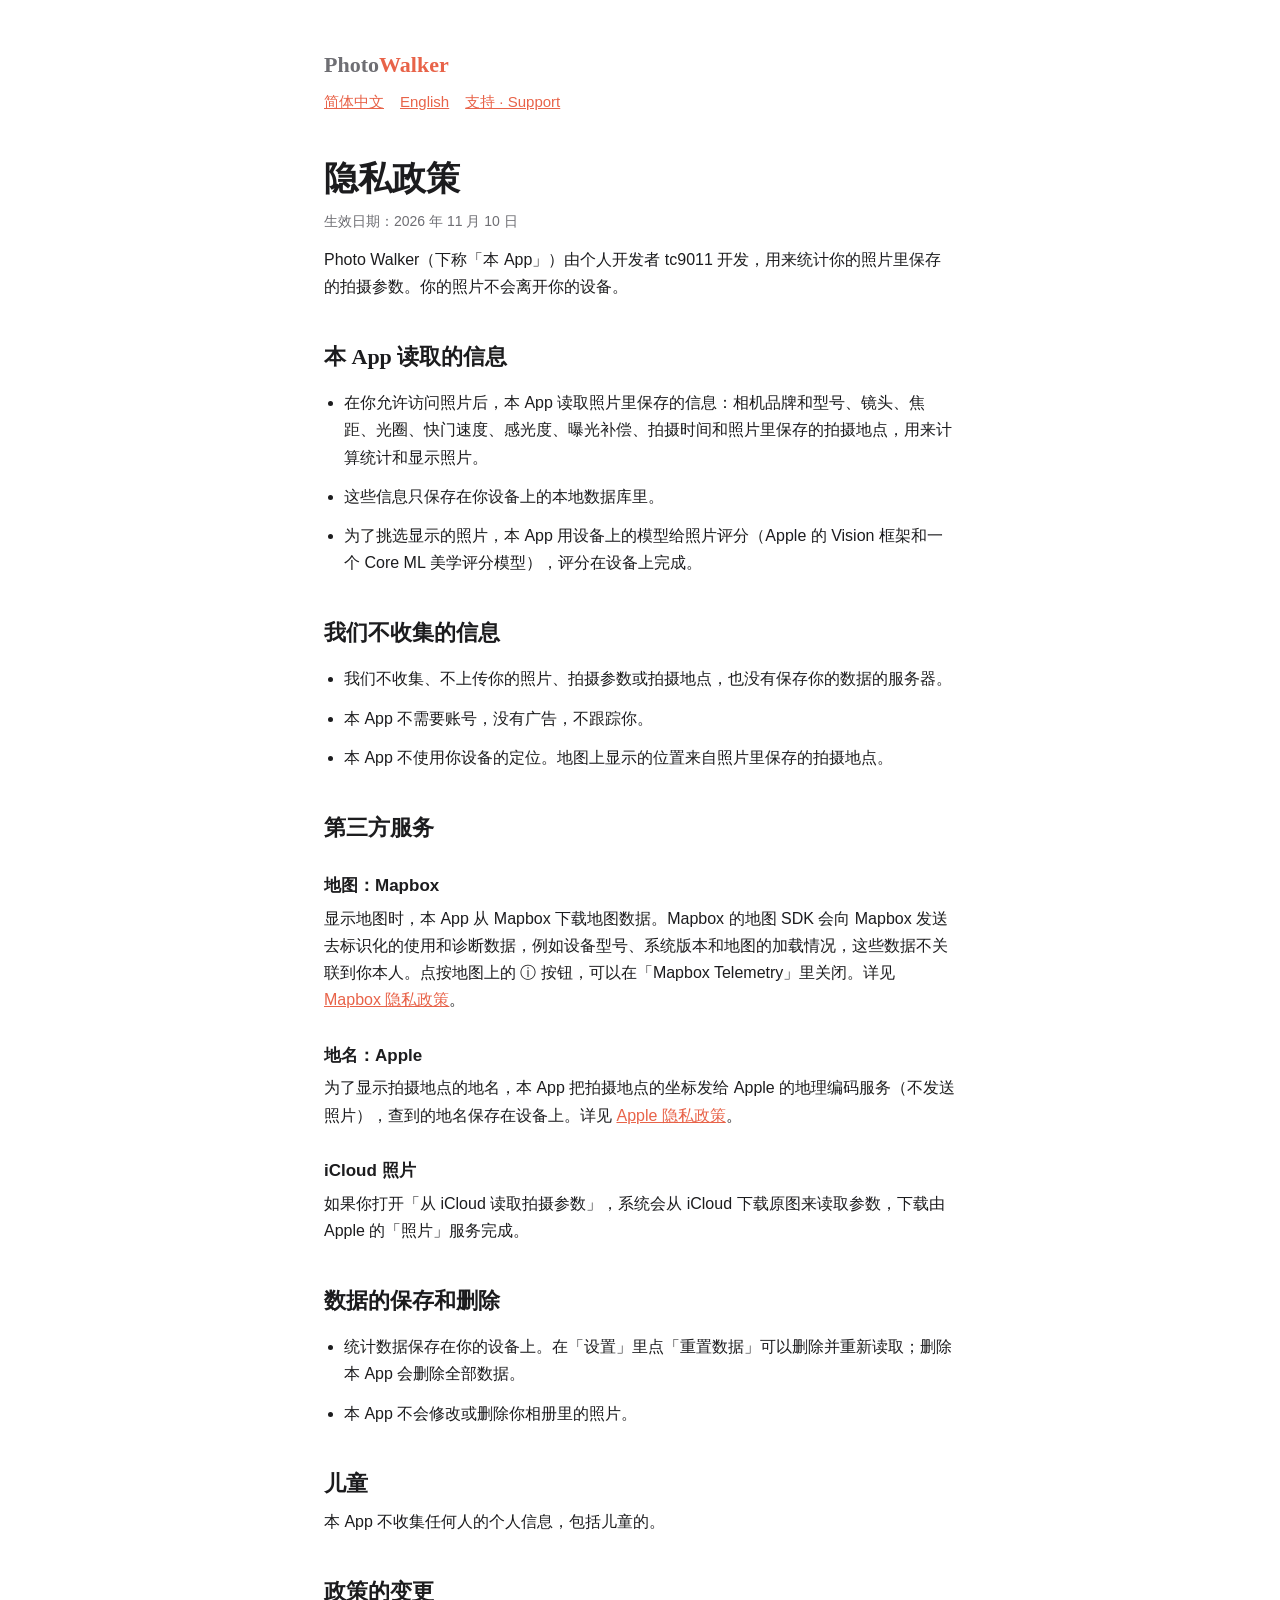
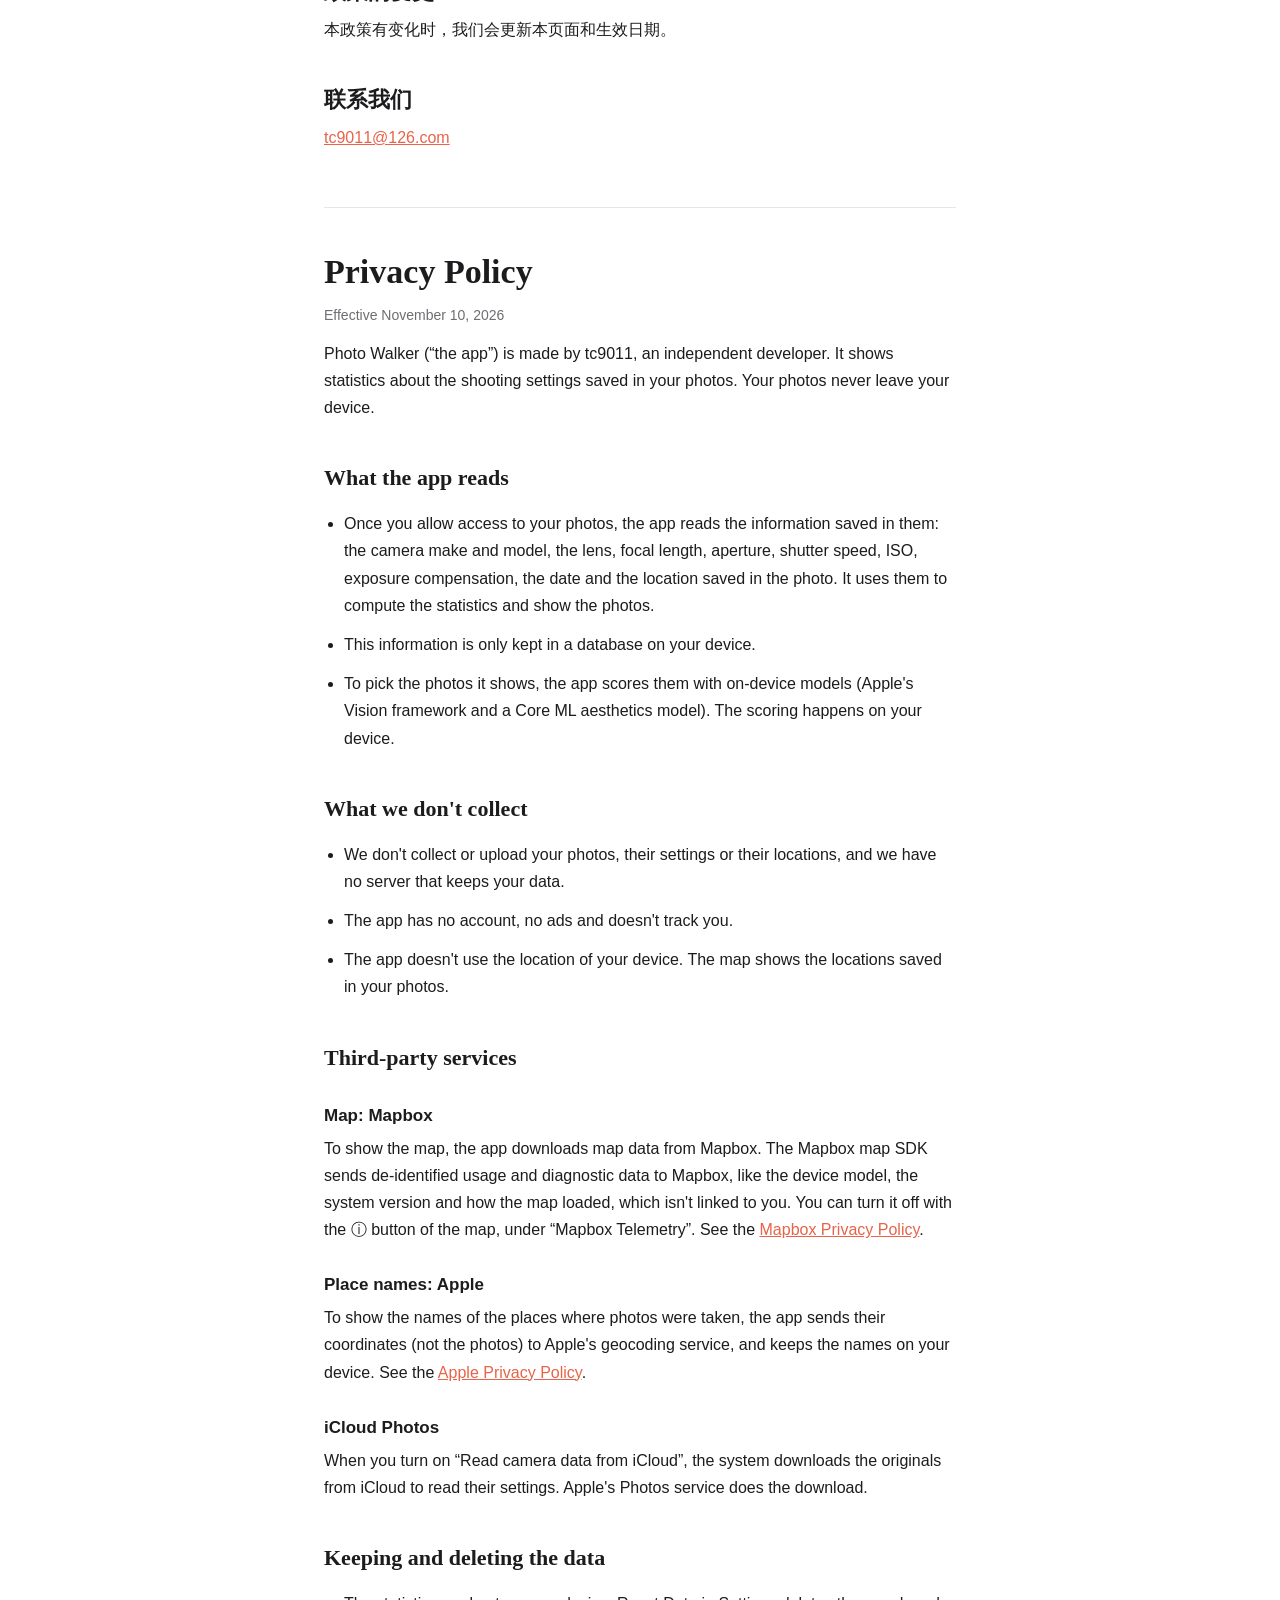
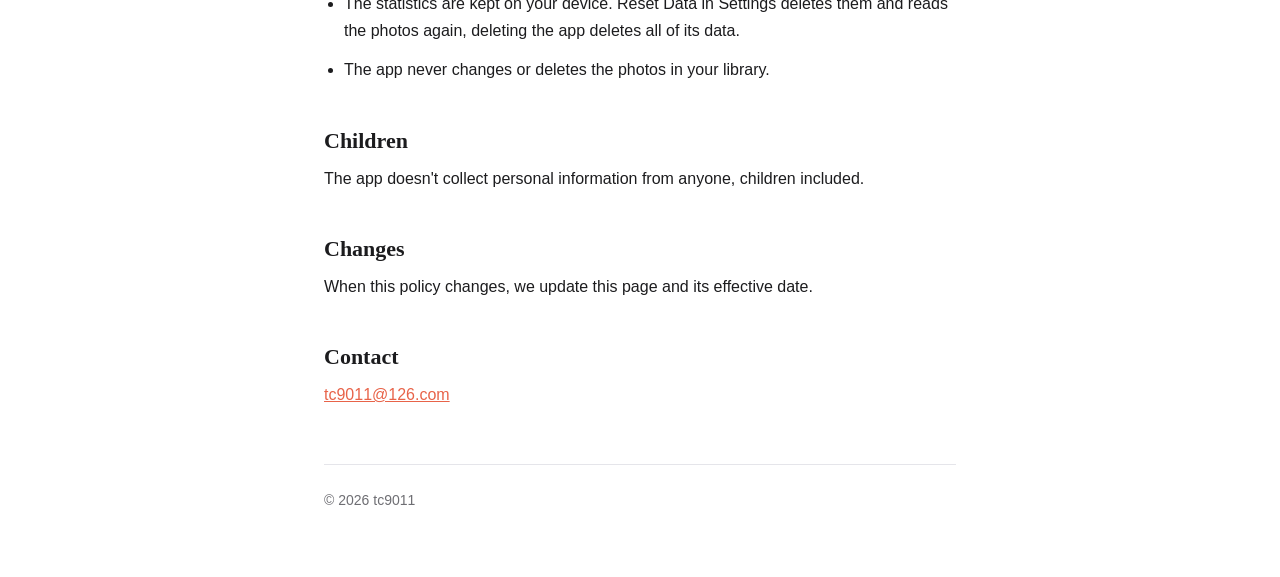
==== privacy/index.html @ e2c4b18f "docs: Photo Walker 的隐私政策和支持页面" ====
<!doctype html>
<html lang="zh-Hans">
  <head>
    <meta charset="utf-8" />
    <meta name="viewport" content="width=device-width, initial-scale=1" />
    <title>Photo Walker 隐私政策 · Privacy Policy</title>
    <link rel="stylesheet" href="../style.css" />
  </head>
  <body>
    <main>
      <a class="logo" href="../">Photo<span>Walker</span></a>
      <nav>
        <a href="#zh">简体中文</a>
        <a href="#en">English</a>
        <a href="../support/">支持 · Support</a>
      </nav>

      <section id="zh" lang="zh-Hans">
        <h1>隐私政策</h1>
        <p class="meta">生效日期：2026 年 11 月 10 日</p>
        <p>
          Photo Walker（下称「本 App」）由个人开发者 tc9011 开发，用来统计你的照片里保存的拍摄参数。你的照片不会离开你的设备。
        </p>

        <h2>本 App 读取的信息</h2>
        <ul>
          <li>
            在你允许访问照片后，本 App 读取照片里保存的信息：相机品牌和型号、镜头、焦距、光圈、快门速度、感光度、曝光补偿、拍摄时间和照片里保存的拍摄地点，用来计算统计和显示照片。
          </li>
          <li>这些信息只保存在你设备上的本地数据库里。</li>
          <li>
            为了挑选显示的照片，本 App 用设备上的模型给照片评分（Apple 的 Vision 框架和一个 Core ML 美学评分模型），评分在设备上完成。
          </li>
        </ul>

        <h2>我们不收集的信息</h2>
        <ul>
          <li>我们不收集、不上传你的照片、拍摄参数或拍摄地点，也没有保存你的数据的服务器。</li>
          <li>本 App 不需要账号，没有广告，不跟踪你。</li>
          <li>本 App 不使用你设备的定位。地图上显示的位置来自照片里保存的拍摄地点。</li>
        </ul>

        <h2>第三方服务</h2>
        <h3>地图：Mapbox</h3>
        <p>
          显示地图时，本 App 从 Mapbox 下载地图数据。Mapbox 的地图 SDK 会向 Mapbox 发送去标识化的使用和诊断数据，例如设备型号、系统版本和地图的加载情况，这些数据不关联到你本人。点按地图上的 ⓘ 按钮，可以在「Mapbox Telemetry」里关闭。详见
          <a href="https://www.mapbox.com/legal/privacy">Mapbox 隐私政策</a>。
        </p>
        <h3>地名：Apple</h3>
        <p>
          为了显示拍摄地点的地名，本 App 把拍摄地点的坐标发给 Apple 的地理编码服务（不发送照片），查到的地名保存在设备上。详见
          <a href="https://www.apple.com/legal/privacy/">Apple 隐私政策</a>。
        </p>
        <h3>iCloud 照片</h3>
        <p>
          如果你打开「从 iCloud 读取拍摄参数」，系统会从 iCloud 下载原图来读取参数，下载由 Apple 的「照片」服务完成。
        </p>

        <h2>数据的保存和删除</h2>
        <ul>
          <li>统计数据保存在你的设备上。在「设置」里点「重置数据」可以删除并重新读取；删除本 App 会删除全部数据。</li>
          <li>本 App 不会修改或删除你相册里的照片。</li>
        </ul>

        <h2>儿童</h2>
        <p>本 App 不收集任何人的个人信息，包括儿童的。</p>

        <h2>政策的变更</h2>
        <p>本政策有变化时，我们会更新本页面和生效日期。</p>

        <h2>联系我们</h2>
        <p><a href="mailto:tc9011@126.com">tc9011@126.com</a></p>
      </section>

      <section id="en" class="lang" lang="en">
        <h1>Privacy Policy</h1>
        <p class="meta">Effective November 10, 2026</p>
        <p>
          Photo Walker (“the app”) is made by tc9011, an independent developer. It shows statistics about the shooting
          settings saved in your photos. Your photos never leave your device.
        </p>

        <h2>What the app reads</h2>
        <ul>
          <li>
            Once you allow access to your photos, the app reads the information saved in them: the camera make and model,
            the lens, focal length, aperture, shutter speed, ISO, exposure compensation, the date and the location saved in
            the photo. It uses them to compute the statistics and show the photos.
          </li>
          <li>This information is only kept in a database on your device.</li>
          <li>
            To pick the photos it shows, the app scores them with on-device models (Apple's Vision framework and a Core ML
            aesthetics model). The scoring happens on your device.
          </li>
        </ul>

        <h2>What we don't collect</h2>
        <ul>
          <li>We don't collect or upload your photos, their settings or their locations, and we have no server that keeps your data.</li>
          <li>The app has no account, no ads and doesn't track you.</li>
          <li>The app doesn't use the location of your device. The map shows the locations saved in your photos.</li>
        </ul>

        <h2>Third-party services</h2>
        <h3>Map: Mapbox</h3>
        <p>
          To show the map, the app downloads map data from Mapbox. The Mapbox map SDK sends de-identified usage and
          diagnostic data to Mapbox, like the device model, the system version and how the map loaded, which isn't linked to
          you. You can turn it off with the ⓘ button of the map, under “Mapbox Telemetry”. See the
          <a href="https://www.mapbox.com/legal/privacy">Mapbox Privacy Policy</a>.
        </p>
        <h3>Place names: Apple</h3>
        <p>
          To show the names of the places where photos were taken, the app sends their coordinates (not the photos) to
          Apple's geocoding service, and keeps the names on your device. See the
          <a href="https://www.apple.com/legal/privacy/">Apple Privacy Policy</a>.
        </p>
        <h3>iCloud Photos</h3>
        <p>
          When you turn on “Read camera data from iCloud”, the system downloads the originals from iCloud to read their
          settings. Apple's Photos service does the download.
        </p>

        <h2>Keeping and deleting the data</h2>
        <ul>
          <li>
            The statistics are kept on your device. Reset Data in Settings deletes them and reads the photos again,
            deleting the app deletes all of its data.
          </li>
          <li>The app never changes or deletes the photos in your library.</li>
        </ul>

        <h2>Children</h2>
        <p>The app doesn't collect personal information from anyone, children included.</p>

        <h2>Changes</h2>
        <p>When this policy changes, we update this page and its effective date.</p>

        <h2>Contact</h2>
        <p><a href="mailto:tc9011@126.com">tc9011@126.com</a></p>
      </section>

      <footer>© 2026 tc9011</footer>
    </main>
  </body>
</html>
---- style.css ----
:root {
  color-scheme: light dark;
  --bg: #ffffff;
  --text: #1c1c1e;
  --muted: #6e6e73;
  --line: #e5e5ea;
  --accent: #e86349;
  --serif: 'Noto Serif SC', 'Songti SC', 'STSong', Georgia, serif;
  --sans: -apple-system, BlinkMacSystemFont, 'PingFang SC', 'Noto Sans SC', 'Helvetica Neue', sans-serif;
}

@media (prefers-color-scheme: dark) {
  :root {
    --bg: #000000;
    --text: #f2f2f7;
    --muted: #98989d;
    --line: #2c2c2e;
  }
}

* {
  box-sizing: border-box;
}

body {
  margin: 0;
  background: var(--bg);
  color: var(--text);
  font: 16px/1.7 var(--sans);
  -webkit-text-size-adjust: 100%;
}

main {
  max-width: 680px;
  margin: 0 auto;
  padding: 48px 24px 64px;
}

.logo {
  font: 600 22px/1.5 var(--serif);
  color: var(--muted);
  text-decoration: none;
}

.logo span {
  color: var(--accent);
}

nav {
  display: flex;
  gap: 16px;
  margin: 8px 0 40px;
  font-size: 15px;
}

nav a,
a {
  color: var(--accent);
}

h1 {
  font: 700 34px/1.4 var(--serif);
  margin: 0 0 8px;
}

h2 {
  font: 700 22px/1.5 var(--serif);
  margin: 40px 0 8px;
}

h3 {
  font-size: 17px;
  margin: 28px 0 4px;
}

p,
li {
  margin: 0 0 12px;
}

ul {
  padding-left: 20px;
}

.meta {
  color: var(--muted);
  font-size: 14px;
}

.lang {
  border-top: 1px solid var(--line);
  margin-top: 56px;
  padding-top: 40px;
}

footer {
  border-top: 1px solid var(--line);
  margin-top: 56px;
  padding-top: 24px;
  color: var(--muted);
  font-size: 14px;
}
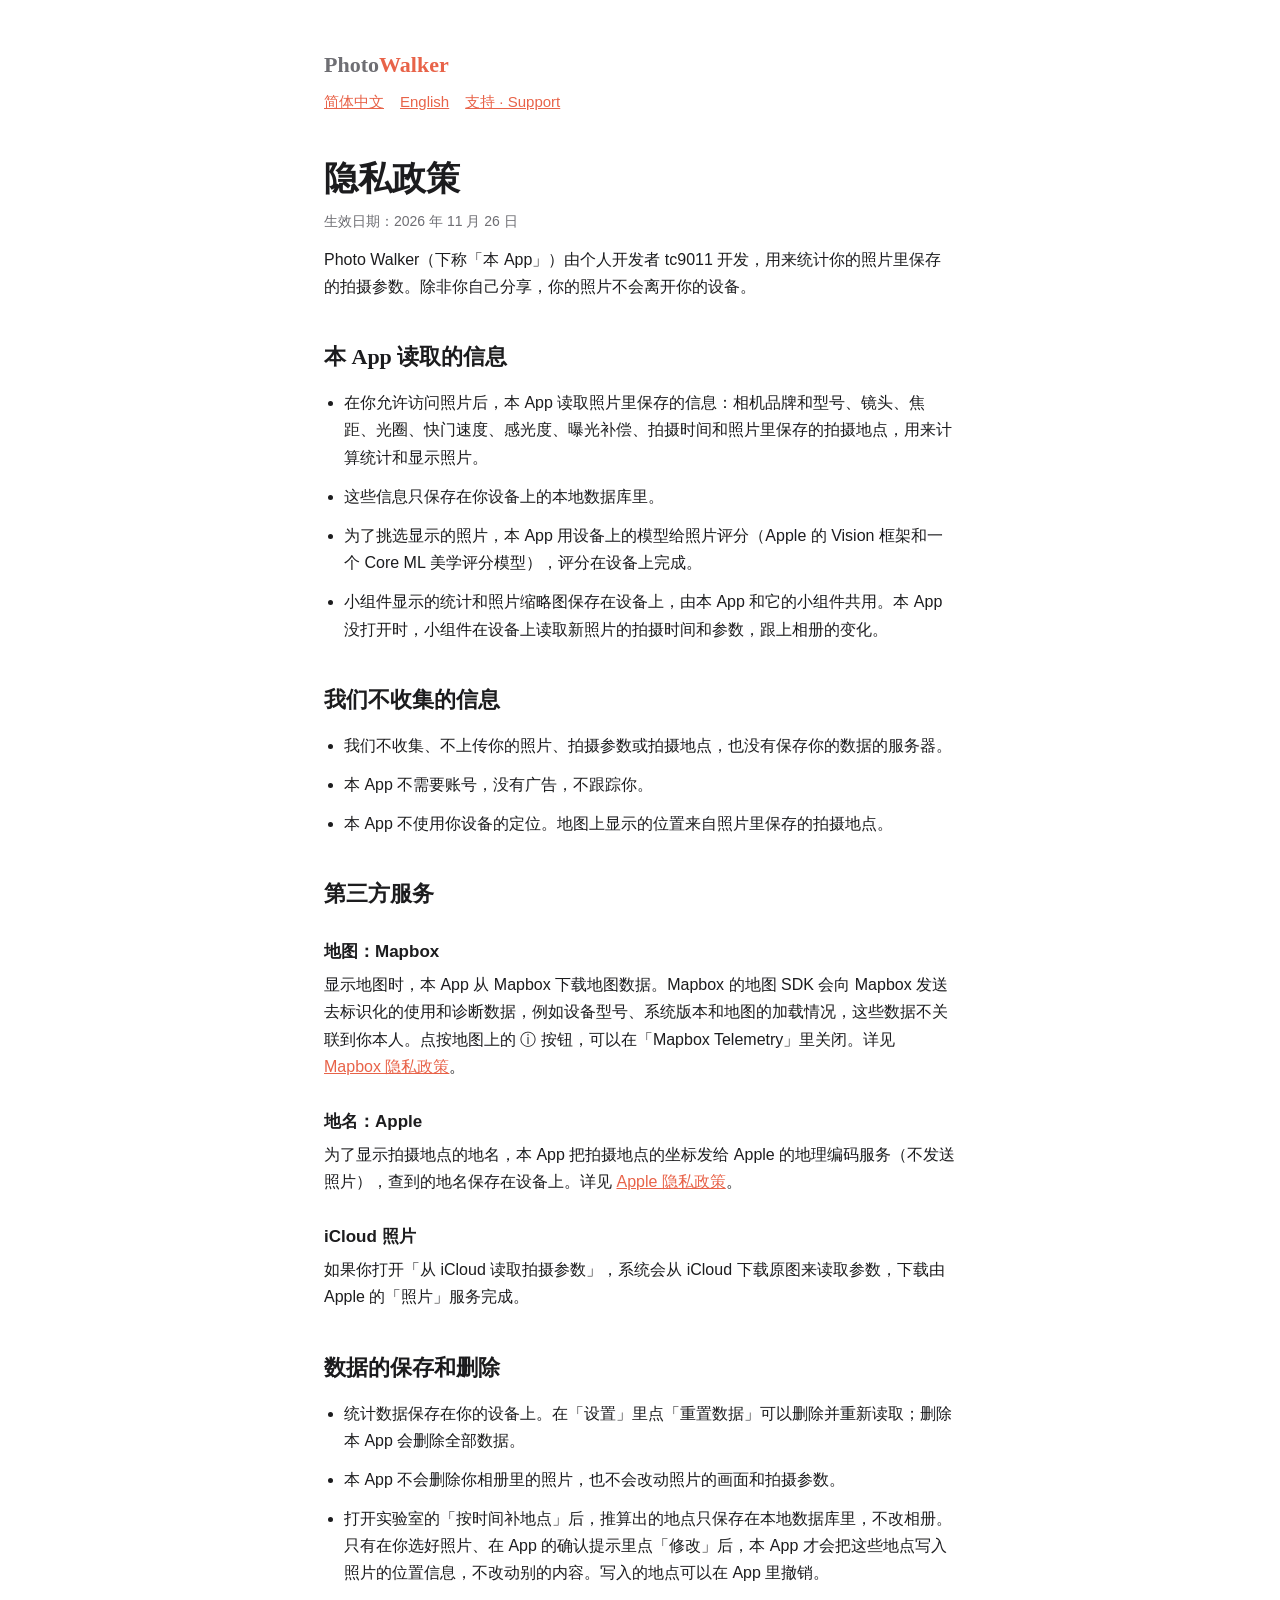
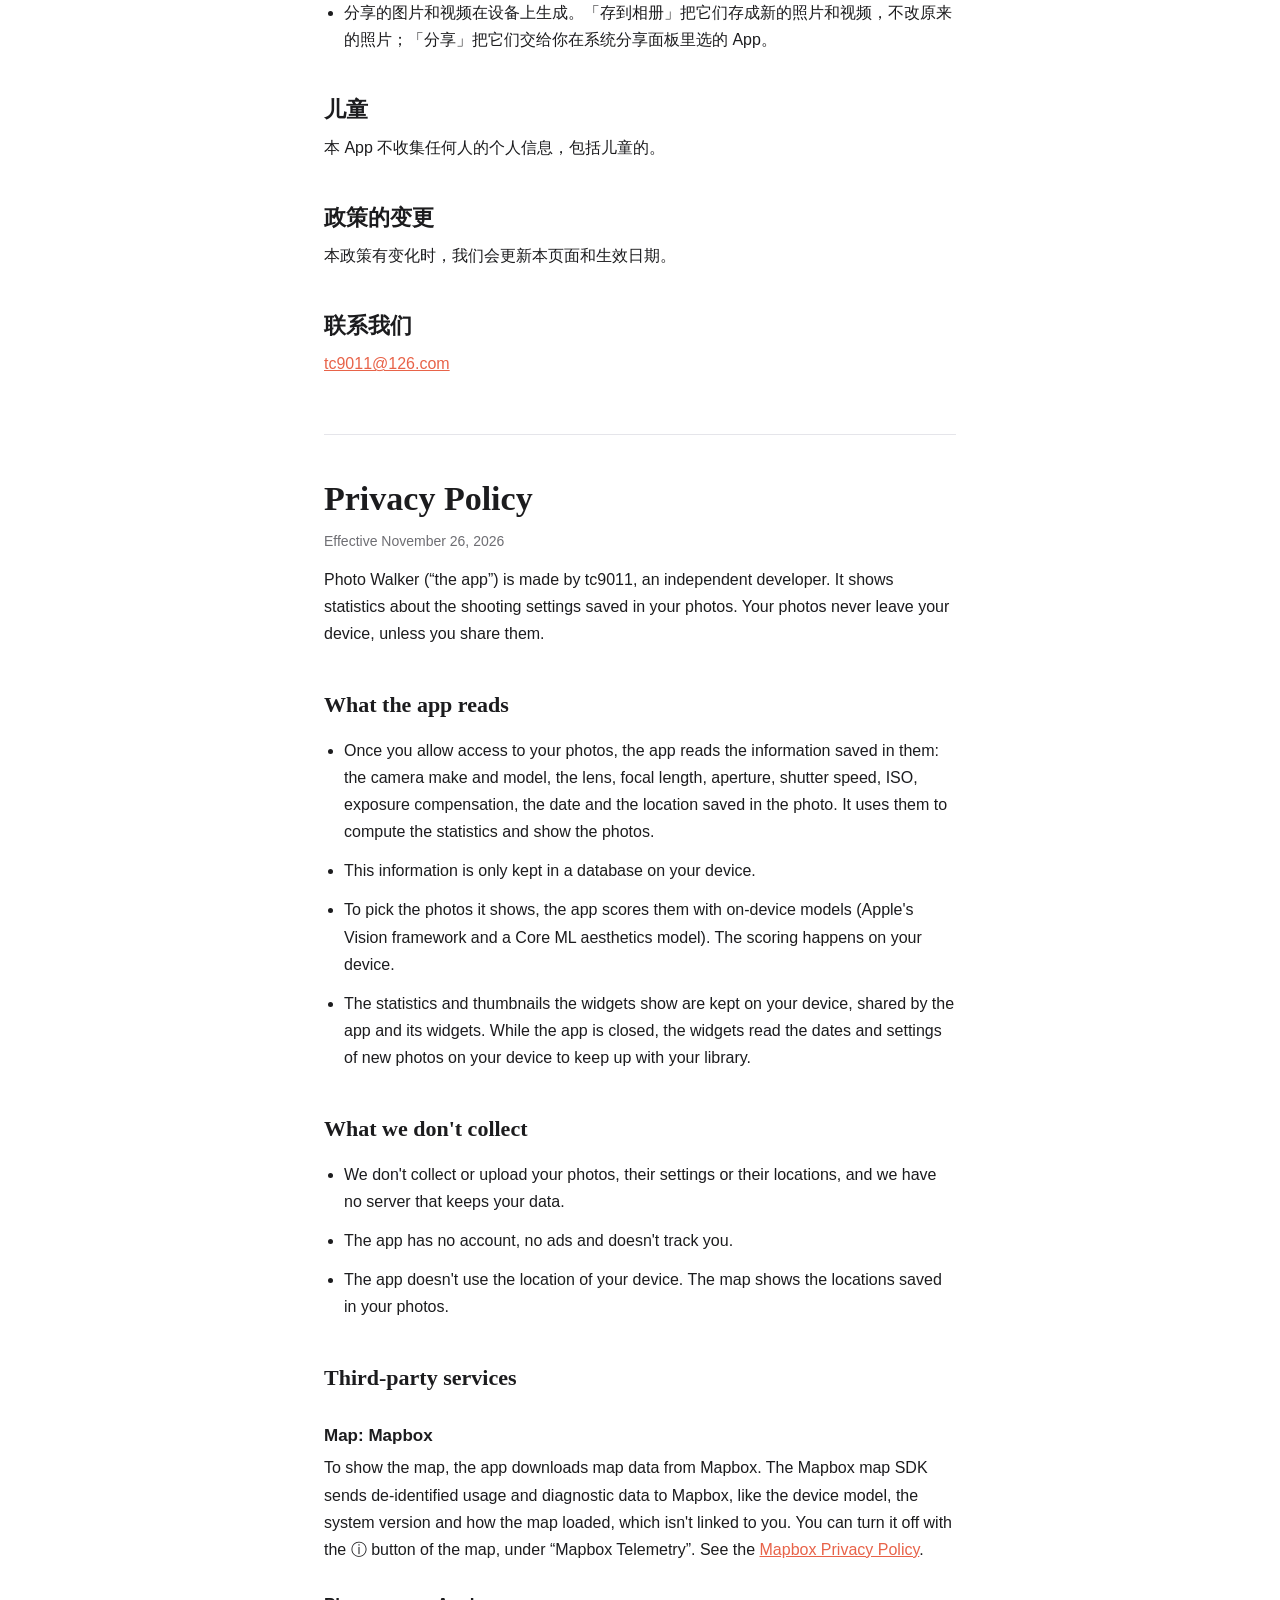
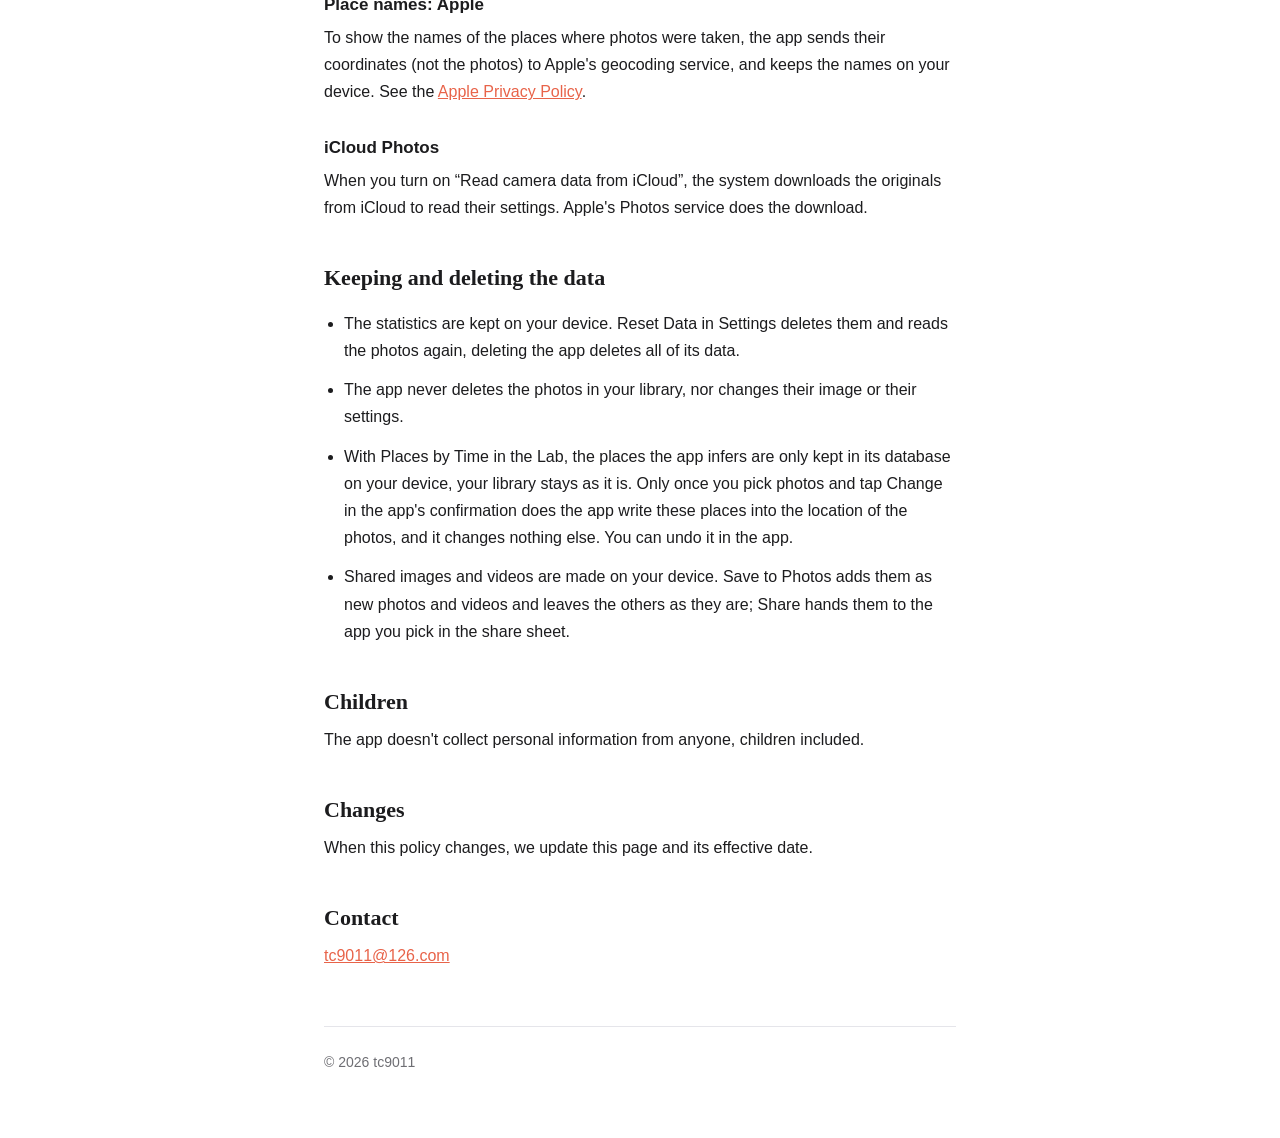
==== commit 0c6ec4b3: "docs: 2.1.0 的隐私政策和支持页面 隐私政策写上小组件、分享，写入地点前是 App 自己确认；支持页补上小组件、分享、年度回顾和按时间补地点；首页加上 App Store 的链接。" ====
--- a/privacy/index.html
+++ b/privacy/index.html
@@ -17,9 +17,9 @@
 
       <section id="zh" lang="zh-Hans">
         <h1>隐私政策</h1>
-        <p class="meta">生效日期：2026 年 11 月 10 日</p>
+        <p class="meta">生效日期：2026 年 11 月 26 日</p>
         <p>
-          Photo Walker（下称「本 App」）由个人开发者 tc9011 开发，用来统计你的照片里保存的拍摄参数。你的照片不会离开你的设备。
+          Photo Walker（下称「本 App」）由个人开发者 tc9011 开发，用来统计你的照片里保存的拍摄参数。除非你自己分享，你的照片不会离开你的设备。
         </p>
 
         <h2>本 App 读取的信息</h2>
@@ -30,6 +30,9 @@
           <li>这些信息只保存在你设备上的本地数据库里。</li>
           <li>
             为了挑选显示的照片，本 App 用设备上的模型给照片评分（Apple 的 Vision 框架和一个 Core ML 美学评分模型），评分在设备上完成。
+          </li>
+          <li>
+            小组件显示的统计和照片缩略图保存在设备上，由本 App 和它的小组件共用。本 App 没打开时，小组件在设备上读取新照片的拍摄时间和参数，跟上相册的变化。
           </li>
         </ul>
 
@@ -59,7 +62,13 @@
         <h2>数据的保存和删除</h2>
         <ul>
           <li>统计数据保存在你的设备上。在「设置」里点「重置数据」可以删除并重新读取；删除本 App 会删除全部数据。</li>
-          <li>本 App 不会修改或删除你相册里的照片。</li>
+          <li>本 App 不会删除你相册里的照片，也不会改动照片的画面和拍摄参数。</li>
+          <li>
+            打开实验室的「按时间补地点」后，推算出的地点只保存在本地数据库里，不改相册。只有在你选好照片、在 App 的确认提示里点「修改」后，本 App 才会把这些地点写入照片的位置信息，不改动别的内容。写入的地点可以在 App 里撤销。
+          </li>
+          <li>
+            分享的图片和视频在设备上生成。「存到相册」把它们存成新的照片和视频，不改原来的照片；「分享」把它们交给你在系统分享面板里选的 App。
+          </li>
         </ul>
 
         <h2>儿童</h2>
@@ -74,10 +83,10 @@
 
       <section id="en" class="lang" lang="en">
         <h1>Privacy Policy</h1>
-        <p class="meta">Effective November 10, 2026</p>
+        <p class="meta">Effective November 26, 2026</p>
         <p>
           Photo Walker (“the app”) is made by tc9011, an independent developer. It shows statistics about the shooting
-          settings saved in your photos. Your photos never leave your device.
+          settings saved in your photos. Your photos never leave your device, unless you share them.
         </p>
 
         <h2>What the app reads</h2>
@@ -91,6 +100,11 @@
           <li>
             To pick the photos it shows, the app scores them with on-device models (Apple's Vision framework and a Core ML
             aesthetics model). The scoring happens on your device.
+          </li>
+          <li>
+            The statistics and thumbnails the widgets show are kept on your device, shared by the app and its widgets. While
+            the app is closed, the widgets read the dates and settings of new photos on your device to keep up with your
+            library.
           </li>
         </ul>
 
@@ -127,7 +141,16 @@
             The statistics are kept on your device. Reset Data in Settings deletes them and reads the photos again,
             deleting the app deletes all of its data.
           </li>
-          <li>The app never changes or deletes the photos in your library.</li>
+          <li>The app never deletes the photos in your library, nor changes their image or their settings.</li>
+          <li>
+            With Places by Time in the Lab, the places the app infers are only kept in its database on your device, your
+            library stays as it is. Only once you pick photos and tap Change in the app's confirmation does the app write
+            these places into the location of the photos, and it changes nothing else. You can undo it in the app.
+          </li>
+          <li>
+            Shared images and videos are made on your device. Save to Photos adds them as new photos and videos and
+            leaves the others as they are; Share hands them to the app you pick in the share sheet.
+          </li>
         </ul>
 
         <h2>Children</h2>
